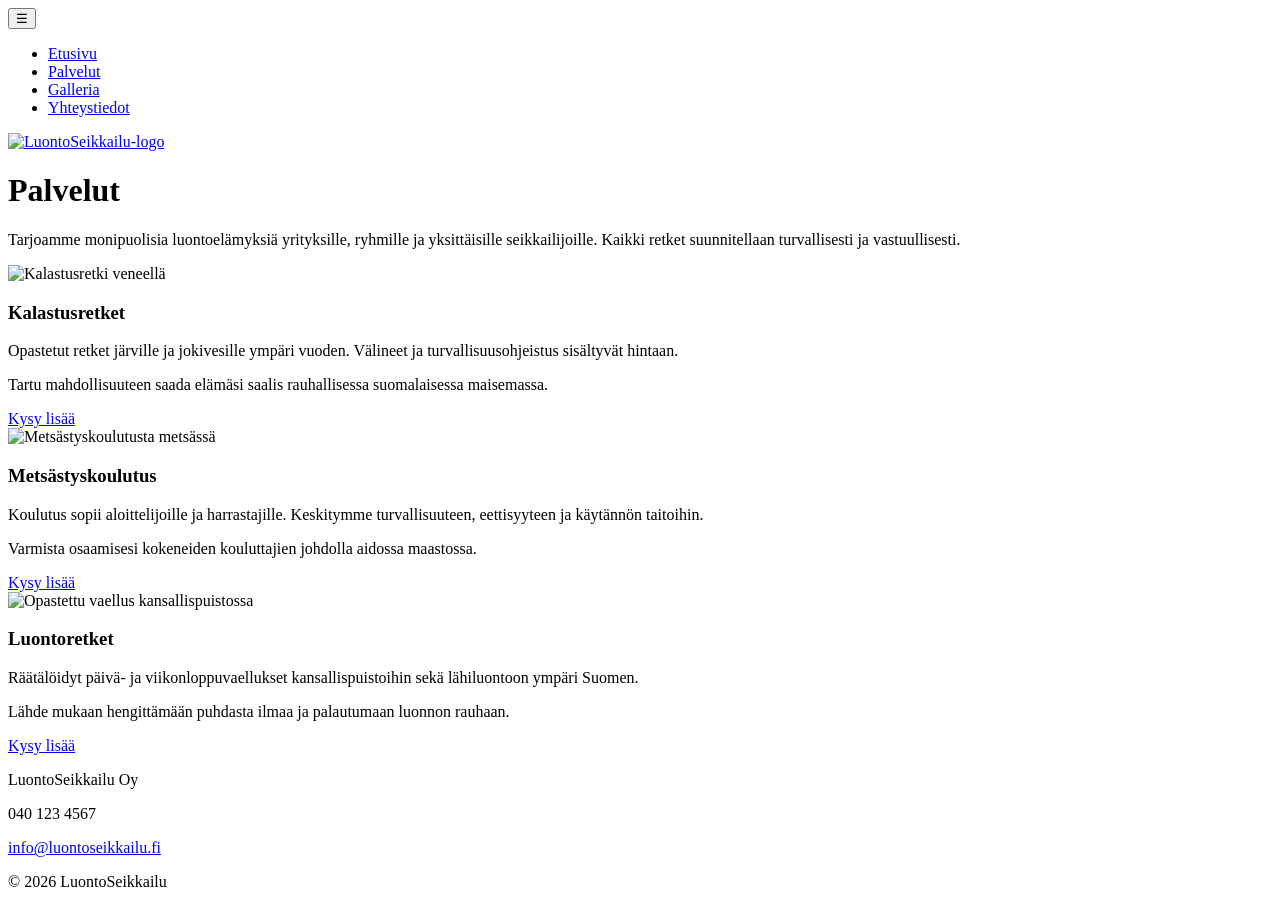
==== palvelut.html @ 6b6b70b6 "Add files via upload" ====
﻿<!DOCTYPE HTML PUBLIC "-//W3C//DTD HTML 4.01//EN" "http://www.w3.org/TR/html4/strict.dtd">
<html lang="fi">
<head>
  <meta http-equiv="Content-Type" content="text/html; charset=UTF-8">
  <title>LuontoSeikkailu | Palvelut</title>
  <link rel="preconnect" href="https://fonts.googleapis.com">
  <link rel="preconnect" href="https://fonts.gstatic.com">
  <link href="https://fonts.googleapis.com/css2?family=Montserrat:wght@600;700&family=Open+Sans:wght@400;600;700&display=swap" rel="stylesheet">
  <link rel="stylesheet" href="css/style.css">
</head>
<body>
  <div class="site-header">
    <div class="container header-inner">
      <!-- Päävalikko -->
      <div class="site-nav">
        <button class="nav-toggle">&#9776;</button>
        <ul class="nav-links">
          <li><a href="index.html">Etusivu</a></li>
          <li><a class="active" href="palvelut.html">Palvelut</a></li>
          <li><a href="galleria.html">Galleria</a></li>
          <li><a href="yhteystiedot.html">Yhteystiedot</a></li>
        </ul>
      </div>
    </div>
  </div>

  <!-- Main content starts -->
  <div class="site-main">
  <!-- Logo pääsisällön alussa -->
  <div class="logo-row">
    <a class="logo" href="index.html"><img src="images/LS_logo.jpg" alt="LuontoSeikkailu-logo"></a>
  </div>
  <!-- Container width -->
  <div class="container">
      <!-- Palveluiden esittelyteksti -->
      <h1>Palvelut</h1>
      <p class="service-intro">Tarjoamme monipuolisia luontoelämyksiä yrityksille, ryhmille ja yksittäisille seikkailijoille. Kaikki retket suunnitellaan turvallisesti ja vastuullisesti.</p>

      <!-- Palvelukortit -->
      <div class="services-grid">
        <div class="service-card">
          <img src="images/LS_kalastusretki.jpeg" alt="Kalastusretki veneellä">
          <h3>Kalastusretket</h3>
          <p>Opastetut retket järville ja jokivesille ympäri vuoden. Välineet ja turvallisuusohjeistus sisältyvät hintaan.</p>
          <p>Tartu mahdollisuuteen saada elämäsi saalis rauhallisessa suomalaisessa maisemassa.</p>
          <a class="btn" href="yhteystiedot.html">Kysy lisää</a>
        </div>

        <div class="service-card">
          <img src="images/LS_metsästyskoulutus.jpeg" alt="Metsästyskoulutusta metsässä">
          <h3>Metsästyskoulutus</h3>
          <p>Koulutus sopii aloittelijoille ja harrastajille. Keskitymme turvallisuuteen, eettisyyteen ja käytännön taitoihin.</p>
          <p>Varmista osaamisesi kokeneiden kouluttajien johdolla aidossa maastossa.</p>
          <a class="btn" href="yhteystiedot.html">Kysy lisää</a>
        </div>

        <div class="service-card">
          <img src="images/LS_luontoretki.jpeg" alt="Opastettu vaellus kansallispuistossa">
          <h3>Luontoretket</h3>
          <p>Räätälöidyt päivä- ja viikonloppuvaellukset kansallispuistoihin sekä lähiluontoon ympäri Suomen.</p>
          <p>Lähde mukaan hengittämään puhdasta ilmaa ja palautumaan luonnon rauhaan.</p>
          <a class="btn" href="yhteystiedot.html">Kysy lisää</a>
        </div>
      </div>
    </div>
  </div>

  <!-- Footer starts -->
  <div class="site-footer">
    <!-- Container width -->
  <div class="container">
      <p>LuontoSeikkailu Oy</p>
      <p>040 123 4567</p>
      <p><a href="mailto:info@luontoseikkailu.fi">info@luontoseikkailu.fi</a></p>
      <p>© 2026 LuontoSeikkailu</p>
    </div>
  </div>

  <script type="text/javascript" src="js/script.js"></script>
</body>
</html>
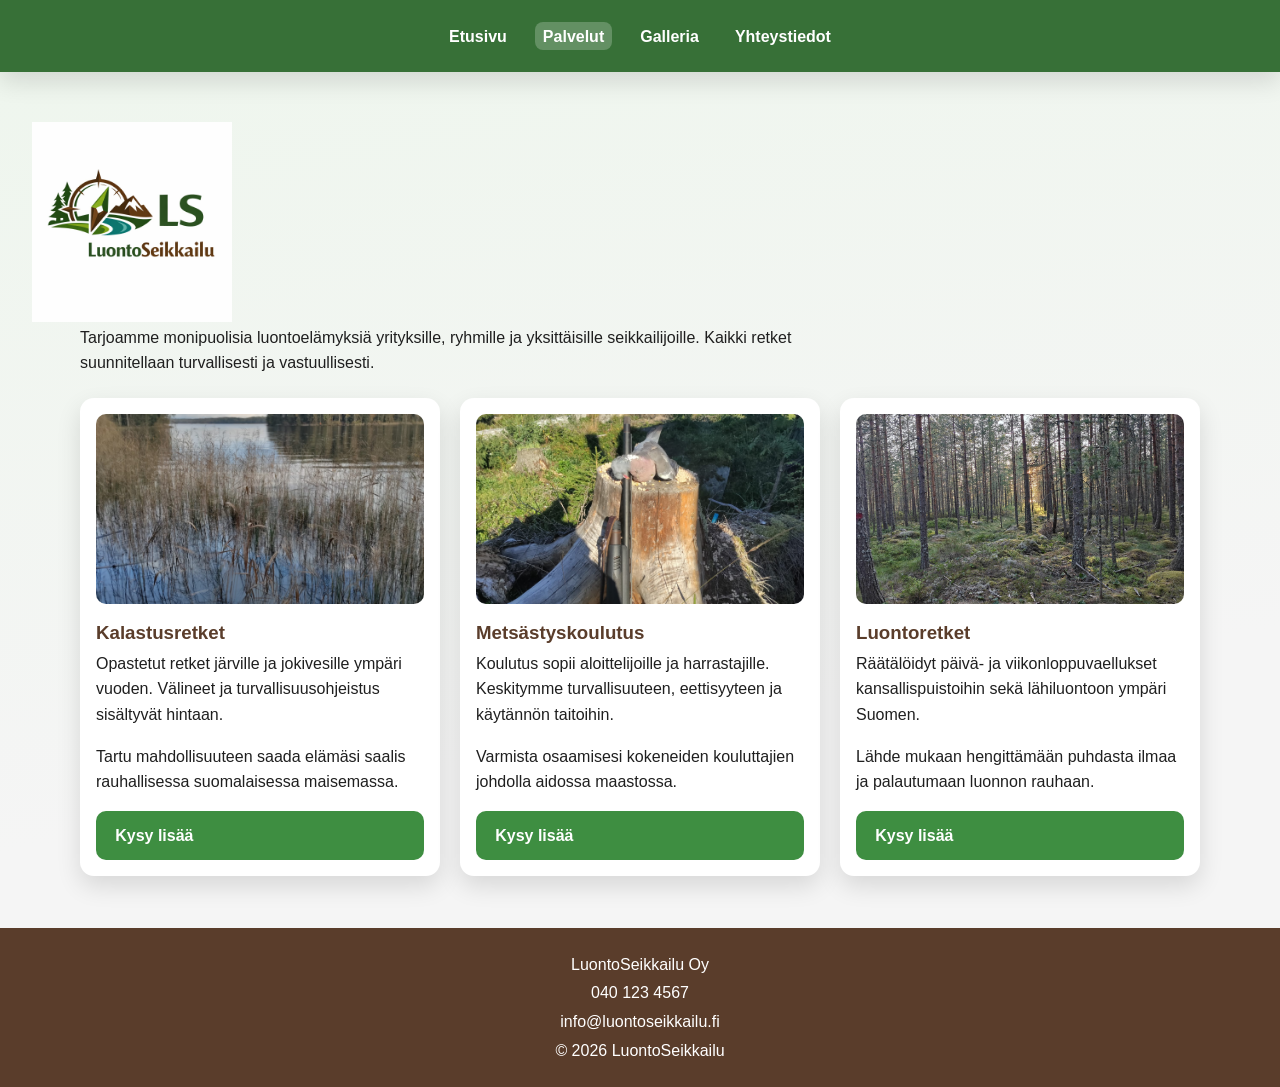
==== commit 85575a54: "Update image source for hunting training service" ====
--- a/palvelut.html
+++ b/palvelut.html
@@ -47,7 +47,7 @@
         </div>
 
         <div class="service-card">
-          <img src="images/LS_metsästyskoulutus.jpeg" alt="Metsästyskoulutusta metsässä">
+          <img src="images/LS_metsästyskoulutus2.jpeg" alt="Metsästyskoulutusta metsässä">
           <h3>Metsästyskoulutus</h3>
           <p>Koulutus sopii aloittelijoille ja harrastajille. Keskitymme turvallisuuteen, eettisyyteen ja käytännön taitoihin.</p>
           <p>Varmista osaamisesi kokeneiden kouluttajien johdolla aidossa maastossa.</p>
--- a/css/style.css
+++ b/css/style.css
@@ -0,0 +1,389 @@
+﻿/* Perusmuuttujat */
+:root {
+  --dark-green: #2f6b2f;
+  --green: #3e8e41;
+  --brown: #5a3d2b;
+  --light-bg: #f5f5f5;
+  --white: #ffffff;
+  --text: #1f1f1f;
+  --shadow: 0 10px 25px rgba(0, 0, 0, 0.12);
+  --radius: 14px;
+}
+
+/* Base reset */
+* {
+  box-sizing: border-box;
+  margin: 0;
+  padding: 0;
+}
+
+/* Body styles */
+body {
+  font-family: "Open Sans", sans-serif;
+  color: var(--text);
+  background: linear-gradient(170deg, #eef6ed 0%, var(--light-bg) 65%);
+  line-height: 1.6;
+}
+
+/* Image defaults */
+img {
+  max-width: 100%;
+  display: block;
+  border-radius: 10px;
+}
+
+.clickable-image {
+  cursor: zoom-in;
+}
+
+/* Link defaults */
+a {
+  color: inherit;
+  text-decoration: none;
+}
+
+/* Container width */
+.container {
+  width: min(1120px, 92%);
+  margin: 0 auto;
+}
+
+/* Header bar */
+.site-header {
+  position: sticky;
+  top: 0;
+  z-index: 1000;
+  background: rgba(47, 107, 47, 0.96);
+  backdrop-filter: blur(8px);
+  box-shadow: var(--shadow);
+}
+
+/* Header layout */
+.header-inner {
+  min-height: 72px;
+  display: flex;
+  align-items: center;
+  justify-content: center;
+  gap: 1rem;
+}
+
+.logo {
+  display: inline-flex;
+  align-items: center;
+  color: var(--white);
+}
+
+/* Logo row placement */
+.logo-row {
+  display: flex;
+  align-items: center;
+  justify-content: flex-start;
+  margin: 0;
+  padding-left: 2rem;
+  width: 100%;
+  transform: translateY(50px);
+}
+
+/* Logo image sizing */
+.logo img {
+  height: 200px;
+  width: auto;
+  display: block;
+  border-radius: 0;
+}
+
+/* Mobile menu button */
+.nav-toggle {
+  display: none;
+  border: 0;
+  background: transparent;
+  color: var(--white);
+  font-size: 1.6rem;
+  cursor: pointer;
+}
+
+/* Nav link list */
+.nav-links {
+  list-style: none;
+  display: flex;
+  gap: 1.25rem;
+}
+
+.nav-links a {
+  color: var(--white);
+  font-weight: 600;
+  padding: 0.35rem 0.5rem;
+  border-radius: 8px;
+  transition: background-color 0.25s ease;
+}
+
+.nav-links a:hover,
+.nav-links a.active {
+  background-color: rgba(255, 255, 255, 0.22);
+}
+
+/* Main content area */
+.site-main {
+  padding: 0 0 3.2rem;
+}
+
+/* Extra top spacing on homepage only */
+.home .site-main {
+  padding-top: 2.5rem;
+}
+
+/* Etusivun hero-osio */
+/* Hero section layout */
+.hero {
+  display: grid;
+  grid-template-columns: 1.15fr 1fr;
+  gap: 2rem;
+  align-items: stretch;
+  margin-bottom: 2.7rem;
+}
+
+.hero-image {
+  min-height: 350px;
+  object-fit: cover;
+  box-shadow: var(--shadow);
+  border-radius: var(--radius);
+}
+
+.hero-content {
+  background: var(--white);
+  border-radius: var(--radius);
+  padding: 2rem;
+  box-shadow: var(--shadow);
+}
+
+h1,
+h2,
+h3 {
+  font-family: "Montserrat", sans-serif;
+  line-height: 1.2;
+}
+
+h1 {
+  margin-bottom: 0.9rem;
+  color: var(--dark-green);
+}
+
+h2 {
+  color: var(--dark-green);
+  margin-bottom: 0.8rem;
+}
+
+p {
+  margin-bottom: 1rem;
+}
+
+.btn {
+  display: inline-block;
+  background: var(--green);
+  color: var(--white);
+  font-weight: 700;
+  border: 0;
+  border-radius: 10px;
+  padding: 0.75rem 1.2rem;
+  transition: transform 0.2s ease, background-color 0.2s ease;
+}
+
+.btn:hover {
+  background-color: var(--dark-green);
+  transform: translateY(-2px);
+}
+
+/* Cards and grids */
+.cards,
+.services-grid,
+/* Gallery grid */
+.gallery-grid {
+  display: grid;
+  gap: 1.25rem;
+}
+
+.cards {
+  grid-template-columns: repeat(3, 1fr);
+}
+
+/* Card box style */
+.card,
+.service-card {
+  background: var(--white);
+  border-radius: var(--radius);
+  padding: 1rem;
+  box-shadow: var(--shadow);
+  display: flex;
+  flex-direction: column;
+}
+
+.card h3,
+.service-card h3 {
+  margin: 1.1rem 0 0.4rem;
+  color: var(--brown);
+}
+
+.service-intro {
+  max-width: 760px;
+  margin-bottom: 1.4rem;
+}
+
+.services-grid {
+  grid-template-columns: repeat(3, 1fr);
+}
+
+.service-card img {
+  width: 100%;
+  height: 190px;
+  object-fit: cover;
+}
+
+.card img {
+  width: 100%;
+  height: 190px;
+  object-fit: cover;
+}
+
+/* Galleriassa 9 kuvaa grid-rakenteessa */
+/* Gallery grid */
+.gallery-grid {
+  grid-template-columns: repeat(3, 1fr);
+}
+
+.gallery-grid img {
+  width: 100%;
+  height: 190px;
+  object-fit: cover;
+  transition: transform 0.25s ease;
+  box-shadow: var(--shadow);
+}
+
+.gallery-grid img:hover {
+  transform: scale(1.04);
+}
+
+/* Contact layout */
+.contact-grid {
+  display: grid;
+  grid-template-columns: 1fr 1.2fr;
+  gap: 1.4rem;
+}
+
+.contact-card,
+.map-card {
+  background: var(--white);
+  border-radius: var(--radius);
+  box-shadow: var(--shadow);
+  padding: 1.25rem;
+}
+
+.map-card object,
+.map-card iframe {
+  width: 100%;
+  border: 0;
+  border-radius: 10px;
+  min-height: 320px;
+  display: block;
+}
+
+/* Footer */
+.site-footer {
+  background: var(--brown);
+  color: var(--white);
+  text-align: center;
+  padding: 1.3rem 0;
+}
+
+.site-footer p {
+  margin: 0.2rem 0;
+}
+
+/* Lightbox overlay */
+.lightbox-overlay {
+  position: fixed;
+  inset: 0;
+  background: rgba(15, 18, 15, 0.82);
+  display: grid;
+  place-items: center;
+  opacity: 0;
+  pointer-events: none;
+  transition: opacity 0.2s ease;
+  z-index: 2000;
+  padding: 1.5rem;
+}
+
+.lightbox-overlay.open {
+  opacity: 1;
+  pointer-events: all;
+}
+
+.lightbox-image {
+  max-width: min(980px, 94vw);
+  max-height: 86vh;
+  border-radius: 14px;
+  box-shadow: var(--shadow);
+  cursor: zoom-out;
+}
+
+.no-scroll {
+  overflow: hidden;
+}
+
+/* Tablet */
+@media (max-width: 960px) {
+  .hero,
+  .contact-grid {
+    grid-template-columns: 1fr;
+  }
+
+  .cards,
+  .services-grid {
+    grid-template-columns: repeat(2, 1fr);
+  }
+}
+
+/* Mobiilin hampurilaisvalikko */
+/* Mobile */
+@media (max-width: 760px) {
+  .logo img {
+    height: 150px;
+  }
+  .nav-toggle {
+    display: block;
+  }
+
+  .site-nav {
+    position: relative;
+  }
+
+  .nav-links {
+    position: absolute;
+    right: 0;
+    top: 48px;
+    width: 220px;
+    background: var(--dark-green);
+    flex-direction: column;
+    padding: 0.8rem;
+    border-radius: 12px;
+    box-shadow: var(--shadow);
+    display: none;
+  }
+
+  .nav-links.open {
+    display: flex;
+  }
+
+  .cards,
+  .services-grid,
+  .gallery-grid {
+    grid-template-columns: 1fr;
+  }
+
+  .site-main {
+    padding-top: 1.8rem;
+  }
+}
+
+
+
+
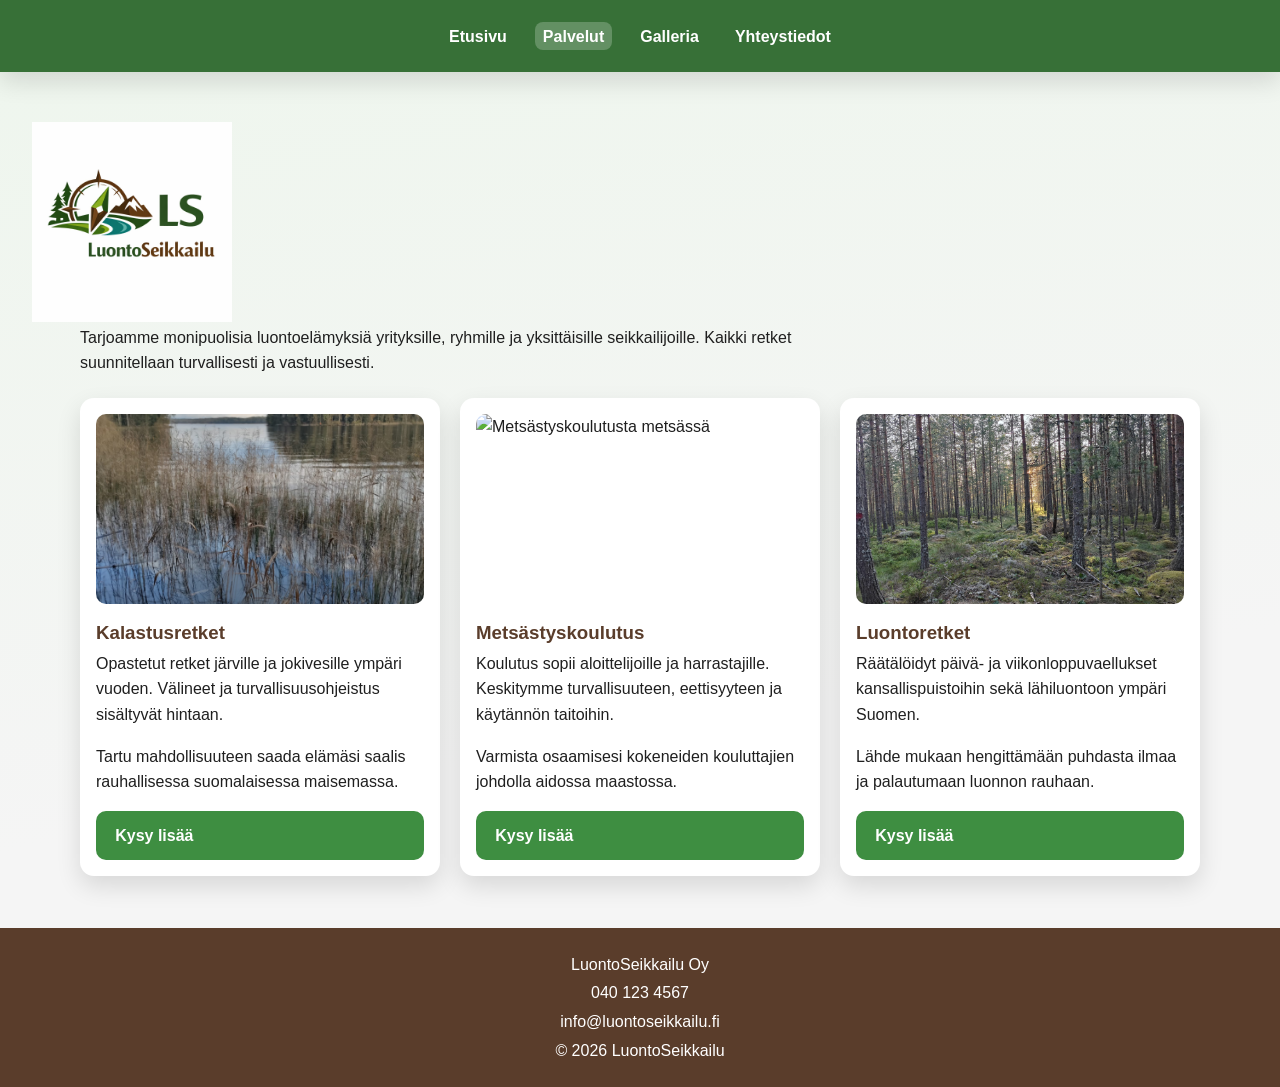
==== commit e19bd62e: "Update image source for Metsästyskoulutus" ====
--- a/palvelut.html
+++ b/palvelut.html
@@ -47,7 +47,7 @@
         </div>
 
         <div class="service-card">
-          <img src="images/LS_metsästyskoulutus2.jpeg" alt="Metsästyskoulutusta metsässä">
+          <img src="images/" alt="Metsästyskoulutusta metsässä">
           <h3>Metsästyskoulutus</h3>
           <p>Koulutus sopii aloittelijoille ja harrastajille. Keskitymme turvallisuuteen, eettisyyteen ja käytännön taitoihin.</p>
           <p>Varmista osaamisesi kokeneiden kouluttajien johdolla aidossa maastossa.</p>
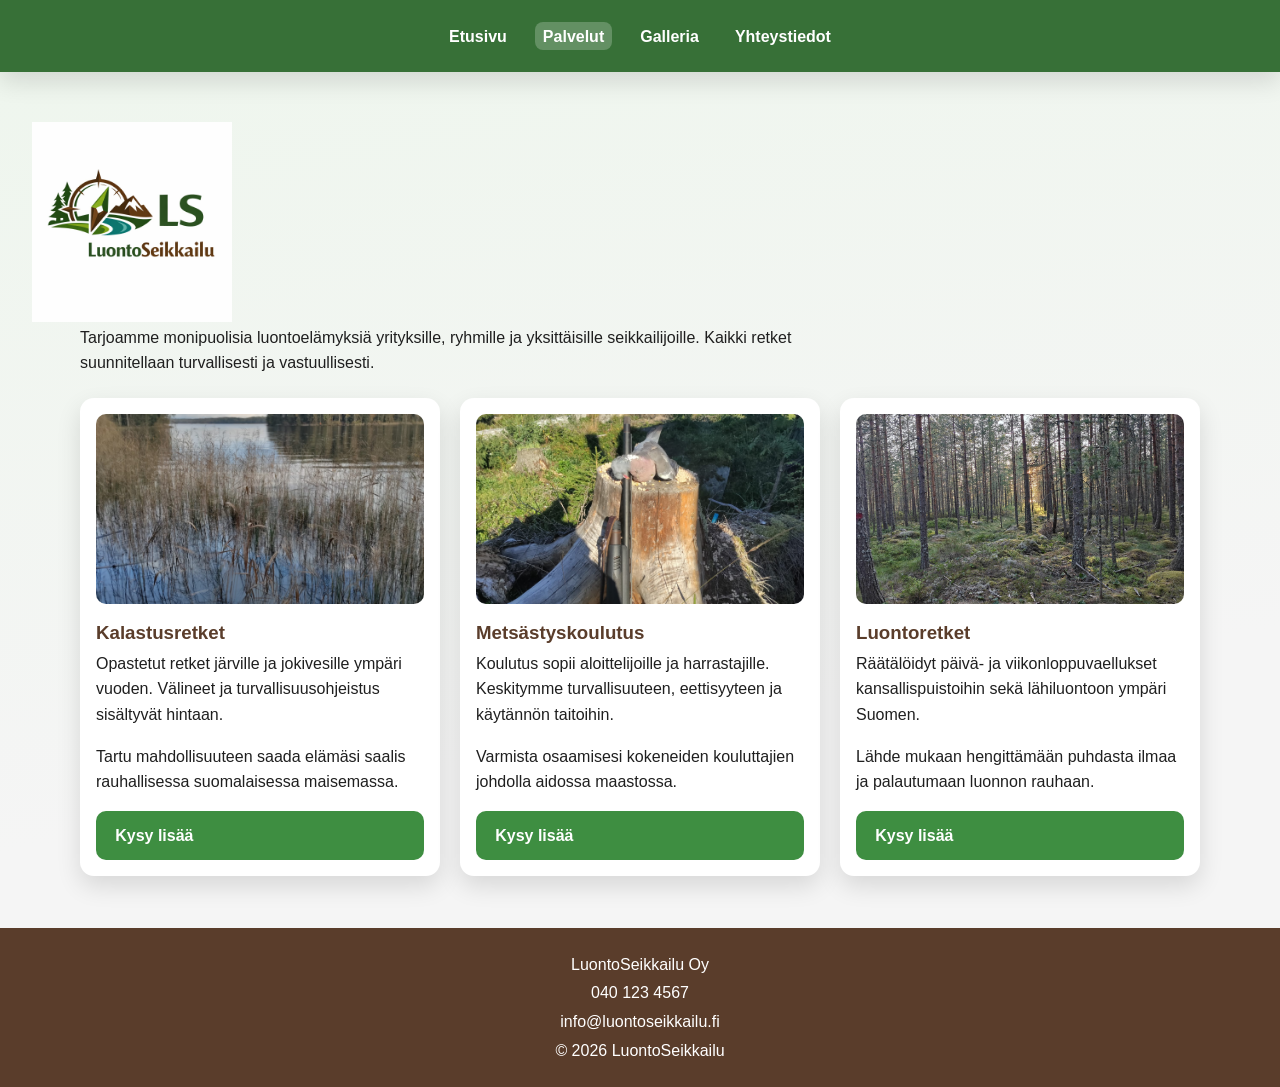
==== commit 2ce7b599: "Update image source for hunting training service" ====
--- a/palvelut.html
+++ b/palvelut.html
@@ -47,7 +47,7 @@
         </div>
 
         <div class="service-card">
-          <img src="images/" alt="Metsästyskoulutusta metsässä">
+          <img src="images/LS_metsästyskoulutus2.jpeg" alt="Metsästyskoulutusta metsässä">
           <h3>Metsästyskoulutus</h3>
           <p>Koulutus sopii aloittelijoille ja harrastajille. Keskitymme turvallisuuteen, eettisyyteen ja käytännön taitoihin.</p>
           <p>Varmista osaamisesi kokeneiden kouluttajien johdolla aidossa maastossa.</p>
